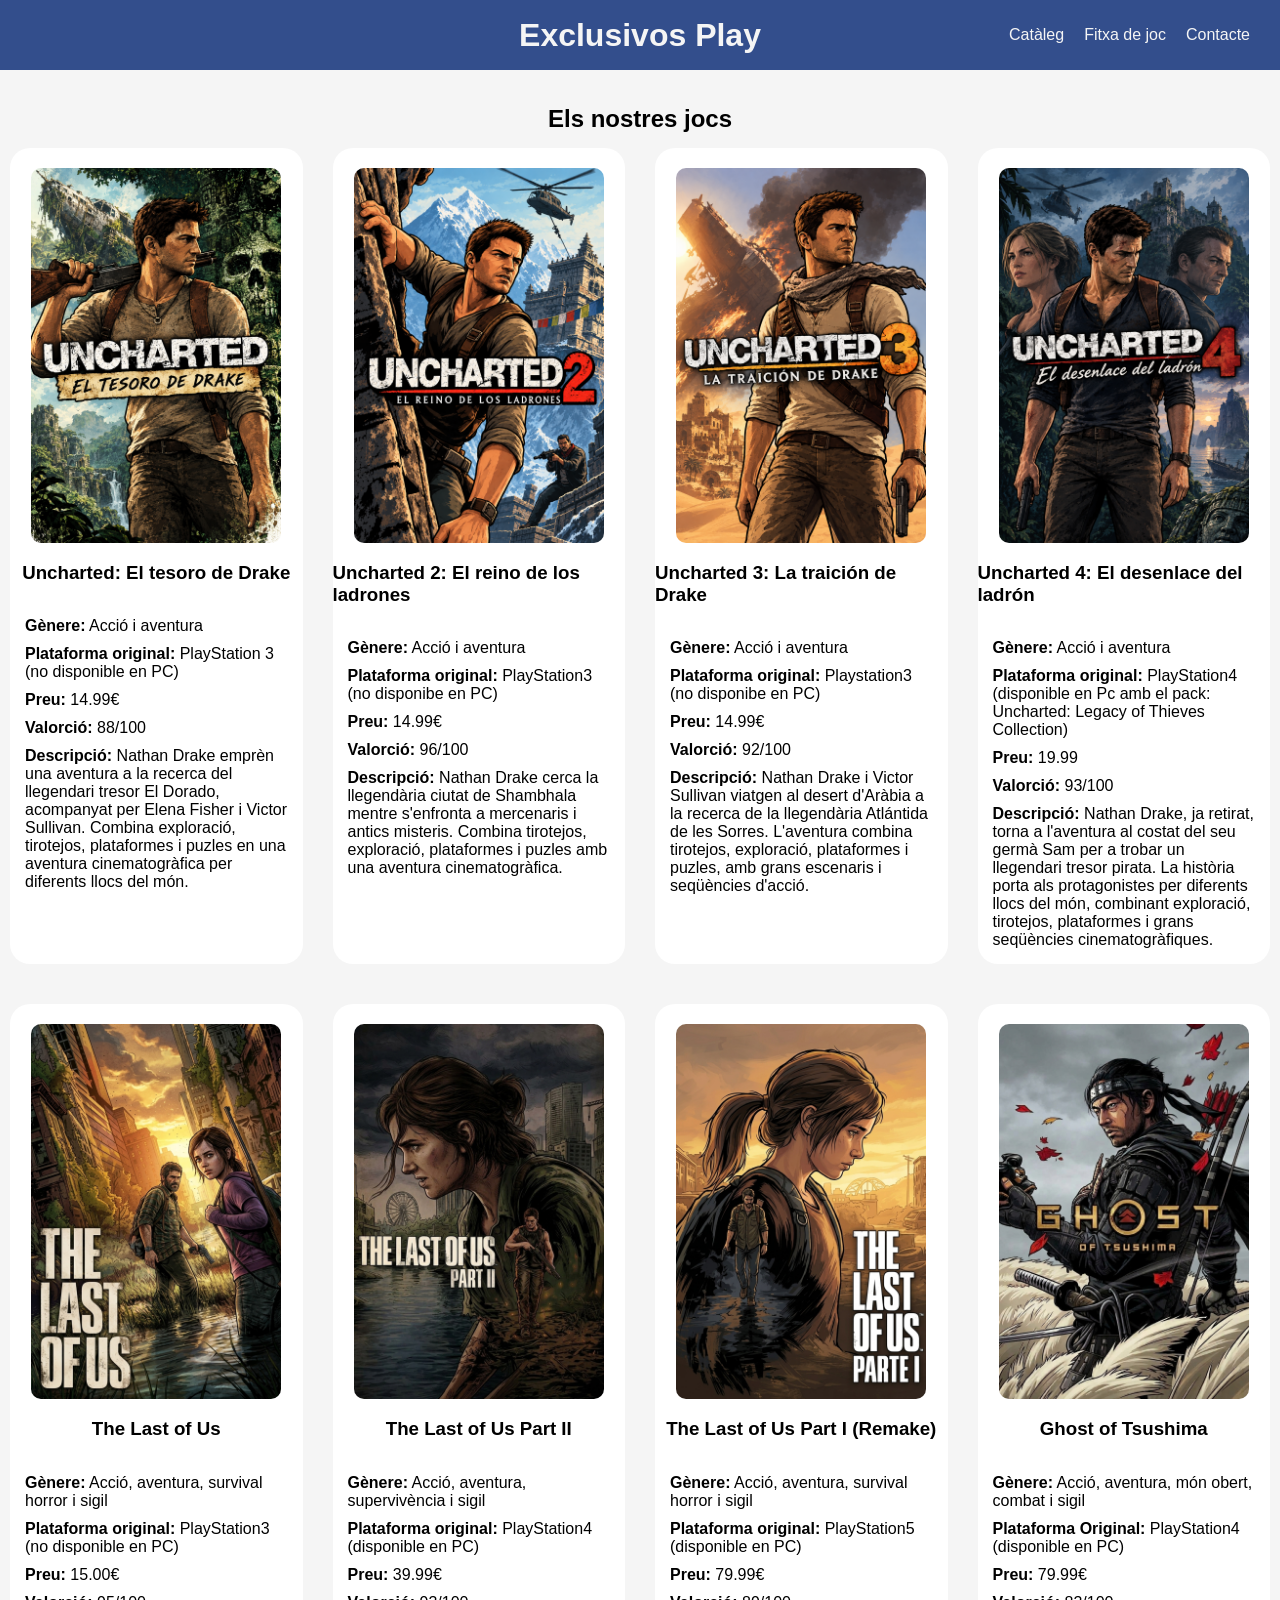
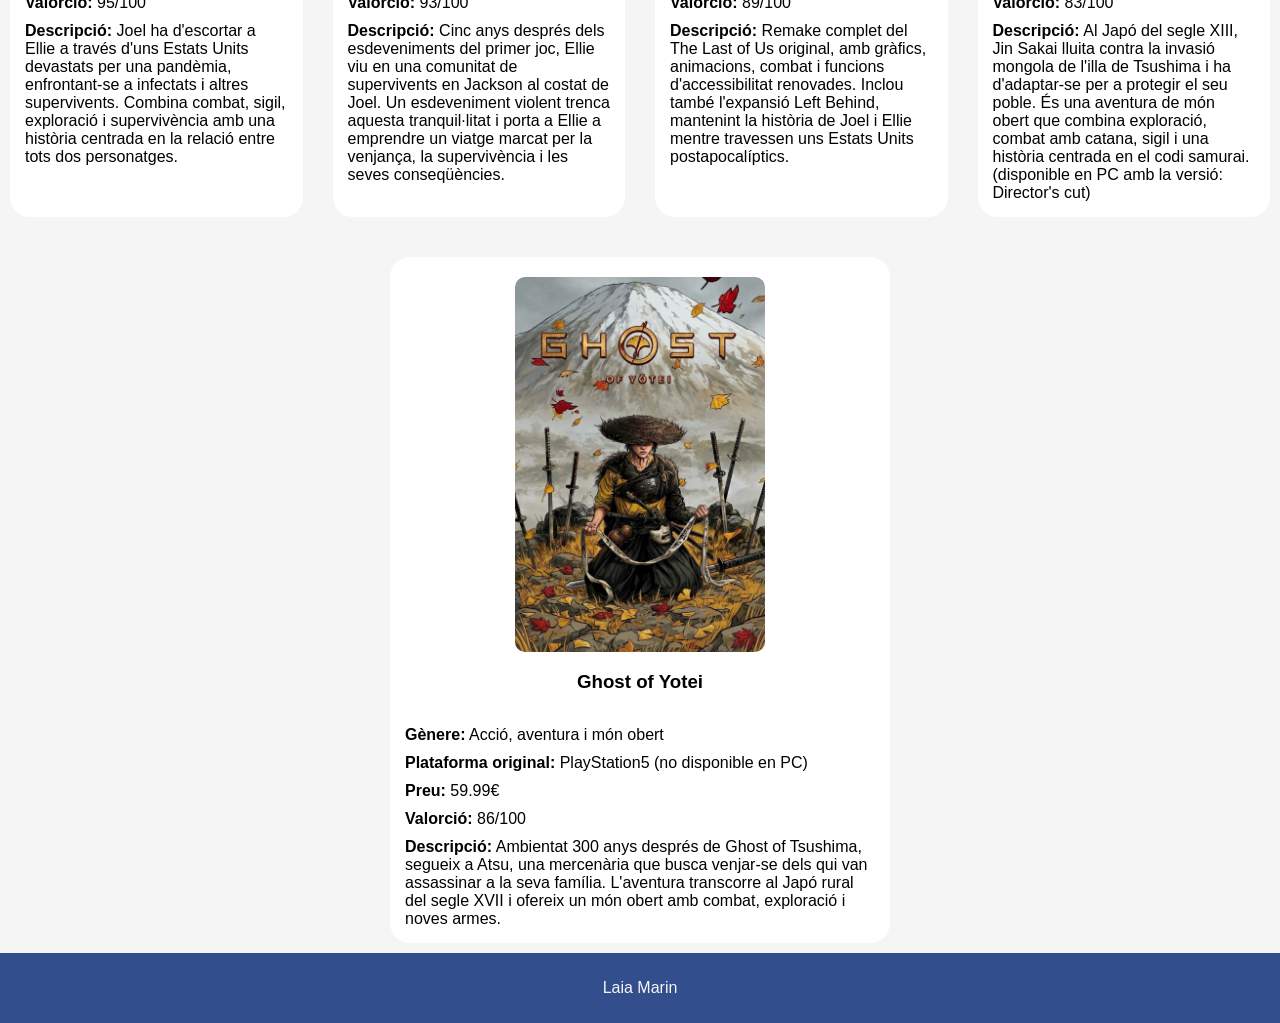
==== index.html @ aeda5919 "commit_final" ====
<!DOCTYPE html>
<html lang="ca">
<head>
    <meta charset="UTF-8">
    <meta name="viewport" content="width=device-width, initial-scale=1.0">
    <title>Explusivos Play</title>
    <link rel="stylesheet" href="../css/styles.css">
</head>
<body>
    <header>
        <h1>Exclusivos Play</h1>
        <nav>
            <ul>
                <li><a href="index.html">Catàleg</a></li>
                <li><a href="/html/fitxa.html">Fitxa de joc</a></li>
                <li><a href="/html/contacte.html">Contacte</a></li>
            </ul>
        </nav>
    </header>

    <main>
        <h2>Els nostres jocs</h2>
        <section class="section_cataleg"> <!--SECCIÓ JOCS 1-->
            <article class="article_cataleg" id="001">
                <img class="img_cataleg" src="../img/uncharted1_portada_mod.png" alt="Uncharted: El tesoro de Drake">
                <h3>Uncharted: El tesoro de Drake</h3>
                <div class="div_article">
                    <p class="p_cataleg"><strong>Gènere:</strong> Acció i aventura</p>
                    <p class="p_cataleg"><strong>Plataforma original:</strong> PlayStation 3 (no disponible en PC)</p>
                    <p class="p_cataleg"><strong>Preu:</strong> 14.99€</p>
                    <p class="p_cataleg"><strong>Valorció:</strong> 88/100</p>
                    <p class="p_cataleg"><strong>Descripció:</strong> Nathan Drake emprèn una aventura a la recerca del llegendari tresor El Dorado, acompanyat per Elena Fisher i Victor Sullivan.
                    Combina exploració, tirotejos, plataformes i puzles en una aventura cinematogràfica per diferents llocs del món.</p>
                </div>
            </article>
            <article class="article_cataleg" id="002">
                <img class="img_cataleg" src="../img/uncharted2_portada_mod.png" alt="Uncharted 2: El reino de los ladrones">
                <h3>Uncharted 2: El reino de los ladrones</h3>
                <div class="div_article">
                    <p class="p_cataleg"><strong>Gènere:</strong> Acció i aventura</p>
                    <p class="p_cataleg"><strong>Plataforma original:</strong> PlayStation3 (no disponibe en PC)</p>
                    <p class="p_cataleg"><strong>Preu:</strong> 14.99€</p>
                    <p class="p_cataleg"><strong>Valorció:</strong> 96/100</p>
                    <p class="p_cataleg"><strong>Descripció:</strong> Nathan Drake cerca la llegendària ciutat de Shambhala mentre s'enfronta a mercenaris i antics misteris.
                    Combina tirotejos, exploració, plataformes i puzles amb una aventura cinematogràfica.</p>
                </div>
            </article>
            <article class="article_cataleg" id="003">
                <img class="img_cataleg" src="../img/uncharted3_portada_mod.png" alt="Uncharted 3: la traición de Drake">
                <h3>Uncharted 3: La traición de Drake</h3>
                <div class="div_article">
                    <p class="p_cataleg"><strong>Gènere:</strong> Acció i aventura</p>
                    <p class="p_cataleg"><strong>Plataforma original:</strong> Playstation3 (no disponibe en PC)</p>
                    <p class="p_cataleg"><strong>Preu:</strong> 14.99€</p>
                    <p class="p_cataleg"><strong>Valorció:</strong> 92/100</p>
                    <p class="p_cataleg"><strong>Descripció:</strong> Nathan Drake i Victor Sullivan viatgen al desert d'Aràbia a la recerca de la llegendària Atlántida de les Sorres.
                    L'aventura combina tirotejos, exploració, plataformes i puzles, amb grans escenaris i seqüències d'acció.</p>
                </div>
            </article>
            <article class="article_cataleg" id="004">
                <img class="img_cataleg" src="../img/uncharted4_portada_mod.png" alt="Uncharted 4: el desenlace del ladrón">
                <h3>Uncharted 4: El desenlace del ladrón</h3>
                <div class="div_article">
                    <p class="p_cataleg"><strong>Gènere:</strong> Acció i aventura</p>
                    <p class="p_cataleg"><strong>Plataforma original:</strong> PlayStation4 (disponible en Pc amb el pack: Uncharted: Legacy of Thieves Collection)</p>
                    <p class="p_cataleg"><strong>Preu:</strong> 19.99</p>
                    <p class="p_cataleg"><strong>Valorció:</strong> 93/100</p>
                    <p class="p_cataleg"><strong>Descripció:</strong> Nathan Drake, ja retirat, torna a l'aventura al costat del seu germà Sam per a trobar un llegendari tresor pirata.
                    La història porta als protagonistes per diferents llocs del món, combinant exploració, tirotejos, plataformes i grans seqüències cinematogràfiques.</p>
                </div>
            </article>
        </section>
        <section class="section_cataleg"> <!--SECCIÓ JOCS 2-->
            <article class="article_cataleg" id="005">
                <img class="img_cataleg" src="../img/tlou1_portadaps3_mod.jpg" alt="The Last of Us">
                <h3>The Last of Us</h3>
                <div class="div_article">
                    <p class="p_cataleg"><strong>Gènere:</strong> Acció, aventura, survival horror i sigil</p>
                    <p class="p_cataleg"><strong>Plataforma original:</strong> PlayStation3 (no disponible en PC)</p>
                    <p class="p_cataleg"><strong>Preu:</strong> 15.00€</p>
                    <p class="p_cataleg"><strong>Valorció:</strong> 95/100</p>
                    <p class="p_cataleg"><strong>Descripció:</strong> Joel ha d'escortar a Ellie a través d'uns Estats Units devastats per una pandèmia, enfrontant-se a infectats i altres supervivents.
                    Combina combat, sigil, exploració i supervivència amb una història centrada en la relació entre tots dos personatges.</p>
                </div>
            </article>
            <article class="article_cataleg" id="006">
                <img class="img_cataleg" src="../img/tlou2_portada_mod.jpg" alt="The Last of Us Part II">
                <h3>The Last of Us Part II</h3>
                <div class="div_article">
                    <p class="p_cataleg"><strong>Gènere:</strong> Acció, aventura, supervivència i sigil</p>
                    <p class="p_cataleg"><strong>Plataforma original:</strong> PlayStation4 (disponible en PC)</p>
                    <p class="p_cataleg"><strong>Preu:</strong> 39.99€</p>
                    <p class="p_cataleg"><strong>Valorció:</strong> 93/100</p>
                    <p class="p_cataleg"><strong>Descripció:</strong> Cinc anys després dels esdeveniments del primer joc, Ellie viu en una comunitat de supervivents en Jackson al costat de Joel.
                    Un esdeveniment violent trenca aquesta tranquil·litat i porta a Ellie a emprendre un viatge marcat per la venjança, la supervivència i les seves conseqüències.</p>
                </div>
            </article>
            <article class="article_cataleg" id="007">
                <img class="img_cataleg" src="../img/tlou1_portadaremake_mod.jpg" alt="The Last of Us Part I (Remake)">
                <h3>The Last of Us Part I (Remake)</h3>
                <div class="div_article">
                    <p class="p_cataleg"><strong>Gènere:</strong> Acció, aventura, survival horror i sigil</p>
                    <p class="p_cataleg"><strong>Plataforma original:</strong> PlayStation5 (disponible en PC)</p>
                    <p class="p_cataleg"><strong>Preu:</strong> 79.99€</p>
                    <p class="p_cataleg"><strong>Valorció:</strong> 89/100</p>
                    <p class="p_cataleg"><strong>Descripció:</strong> Remake complet del The Last of Us original, amb gràfics, animacions, combat i funcions d'accessibilitat renovades.
                    Inclou també l'expansió Left Behind, mantenint la història de Joel i Ellie mentre travessen uns Estats Units postapocalíptics.</p>
                </div>
            </article>
            <article class="article_cataleg" id="008">
                <img class="img_cataleg" src="../img/got_portada_mod.jpg" alt="Ghost of Tsushima">
                <h3>Ghost of Tsushima</h3>
                <div class="div_article">
                    <p class="p_cataleg"><strong>Gènere:</strong> Acció, aventura, món obert, combat i sigil</p>
                    <p class="p_cataleg"><strong>Plataforma Original:</strong> PlayStation4 (disponible en PC)</p>
                    <p class="p_cataleg"><strong>Preu:</strong> 79.99€</p>
                    <p class="p_cataleg"><strong>Valorció:</strong> 83/100</p>
                    <p class="p_cataleg"><strong>Descripció:</strong> Al Japó del segle XIII, Jin Sakai lluita contra la invasió mongola de l'illa de Tsushima i ha d'adaptar-se per a protegir el seu poble.
                    És una aventura de món obert que combina exploració, combat amb catana, sigil i una història centrada en el codi samurai. (disponible en PC amb la versió: Director's cut)</p>
                </div>
            </article>
        </section>
        <section class="section_cataleg"> <!--SECCIÓ JOCS 3-->
            <article class="article_cataleg" id="009">
                <img class="img_cataleg" src="../img/goy_portada_mod.jpg" alt="Ghost of Yotei">
                <h3>Ghost of Yotei</h3>
                <div class="div_article">
                    <p class="p_cataleg"><strong>Gènere:</strong> Acció, aventura i món obert</p>
                    <p class="p_cataleg"><strong>Plataforma original:</strong> PlayStation5 (no disponible en PC)</p>
                    <p class="p_cataleg"><strong>Preu:</strong> 59.99€</p>
                    <p class="p_cataleg"><strong>Valorció:</strong> 86/100</p>
                    <p class="p_cataleg"><strong>Descripció:</strong> Ambientat 300 anys després de Ghost of Tsushima, segueix a Atsu, una mercenària que busca venjar-se dels qui van assassinar a la seva família.
                    L'aventura transcorre al Japó rural del segle XVII i ofereix un món obert amb combat, exploració i noves armes.</p>
                </div>
            </article>
        </section>
    </main>
    <footer>
        <p>Laia Marin</p>
    </footer>
</body>
</html>
---- css/styles.css ----
body {
    background-color: whitesmoke;
    font-family: Arial, Helvetica, sans-serif;
    margin: 0;
}


/*header*/
header {
    background-color: #334E8C;
    color: whitesmoke;
    display: flex;
    justify-content: center;
    align-items: center;
    padding: 10px;
}


h1 {
    position: absolute;
    left: 50%;
    transform: translateX(-50%);
}


nav {
    margin-left: auto;
    margin-right: 20px;
    display: flex;
    flex-direction: row;
}


nav li {
    list-style: none;
    display: flex;
    flex-direction: row;
}

nav ul {
    display: flex;
    flex-direction: row;
    gap: 20px;
}


nav a {
    text-decoration: none;
    color: inherit;
}


/*footer*/

footer {
    background-color: #334E8C;
    color: whitesmoke;
    margin-top: 25px;
    margin-top: auto;
    padding: 10px;
    text-align: center;
}

.contacte_footer {
    background-color: #334E8C;
    color: whitesmoke;
    margin-top: 25px;
    margin-top: 528px;
    padding: 10px;
    text-align: center;
}


/*cataleg*/


    /*main*/
    main {
        display: flex;
        flex-direction: column;
        gap: 20px;
    }


    h2 {
        padding-top: 15px;
        margin-bottom: -15px;
        display: flex;
        justify-content: center;
    }

    .section_cataleg {
        display: flex;
        justify-content: center;
        gap: 30px;
        padding: 10px;
    }

    .article_cataleg {
        background-color: white;
        width: 500px;
        border-radius: 20px;
        display: flex;
        flex-direction: column;
        align-items: center;
    }

    .img_cataleg {
        width: 250px;
        margin-top: 20px;
        border-radius: 10px;
    }

    .div_article {
        padding: 15px;
        display: flex;
        flex-direction: column;
        gap: 10px;
    }

    .p_cataleg {
        margin: 0;
        gap: 50px;
    }

/*fitxa*/

    .article_fitxa {
        display: flex;
        justify-content: center;
        gap: 30px;
        align-items: flex-start;
    }


    .img_fitxa {
        width: 600px;
        margin: 20px;
        border-radius: 20px;
    }


    .columna_der {
        display: flex;
        flex-direction: column;
        align-items: center;
        gap: 50px;
    }


    .trailer_uncharted1 {
        width: 560px;
        height: 315px;
        margin-top: 40px;
        border-radius: 10px;
        overflow: hidden;
    }


    .trailer_uncharted1 video {
        width: 100%;
        height: 100%;
    }


    .div_descripcion_juego {
        background-color: white;
        border-radius: 20px;
        padding: 20px;
        width: 520px;
    }


    .tabla_controles {
        width: 1300px;
        border-collapse: collapse;
        background-color: white;
        margin-top: 20px;
        margin: 20px auto;
        border-collapse: collapse;
        box-sizing: border-box;
    }


    .cabecera {
        background-color: #334E8C;
        color: whitesmoke;
    }


    .celda {
        padding: 12px;
        text-align: left;
        border: 1px solid #DDDDDD;
    }


    .fila {
        background-color: white;
    }


    .fila2 {
        background-color: whitesmoke;
    }


/*contacte*/


.seccion_contacto {
    display: flex;
    flex-direction: column;
    align-items: center;
    gap: 50px;
    padding: 20px;
}


.formulario_contacto {
    background-color: white;
    width: 80%;
    padding: 25px;
    border-radius: 20px;
    display: flex;
    flex-direction: column;
    gap: 10px;
}


.formulario_contacto label {
    font-weight: bold;
}


.formulario_contacto input {
    padding: 10px;
    border: 1px solid #DDDDDD;
    border-radius: 8px;
    font-family: Arial, Helvetica, sans-serif;
}


.formulario_contacto textarea {
    padding: 10px;
    border: 1px solid #DDDDDD;
    border-radius: 8px;
    font-family: Arial, Helvetica, sans-serif;
    resize: vertical;
}


.formulario_contacto button {
    background-color: #334E8C;
    color: whitesmoke;
    padding: 12px;
    border: none;
    border-radius: 8px;
    cursor: pointer;
    font-size: 16px;
    margin-top: 10px;
}


.formulario_contacto button:hover {
    background-color: #263B6A;
}
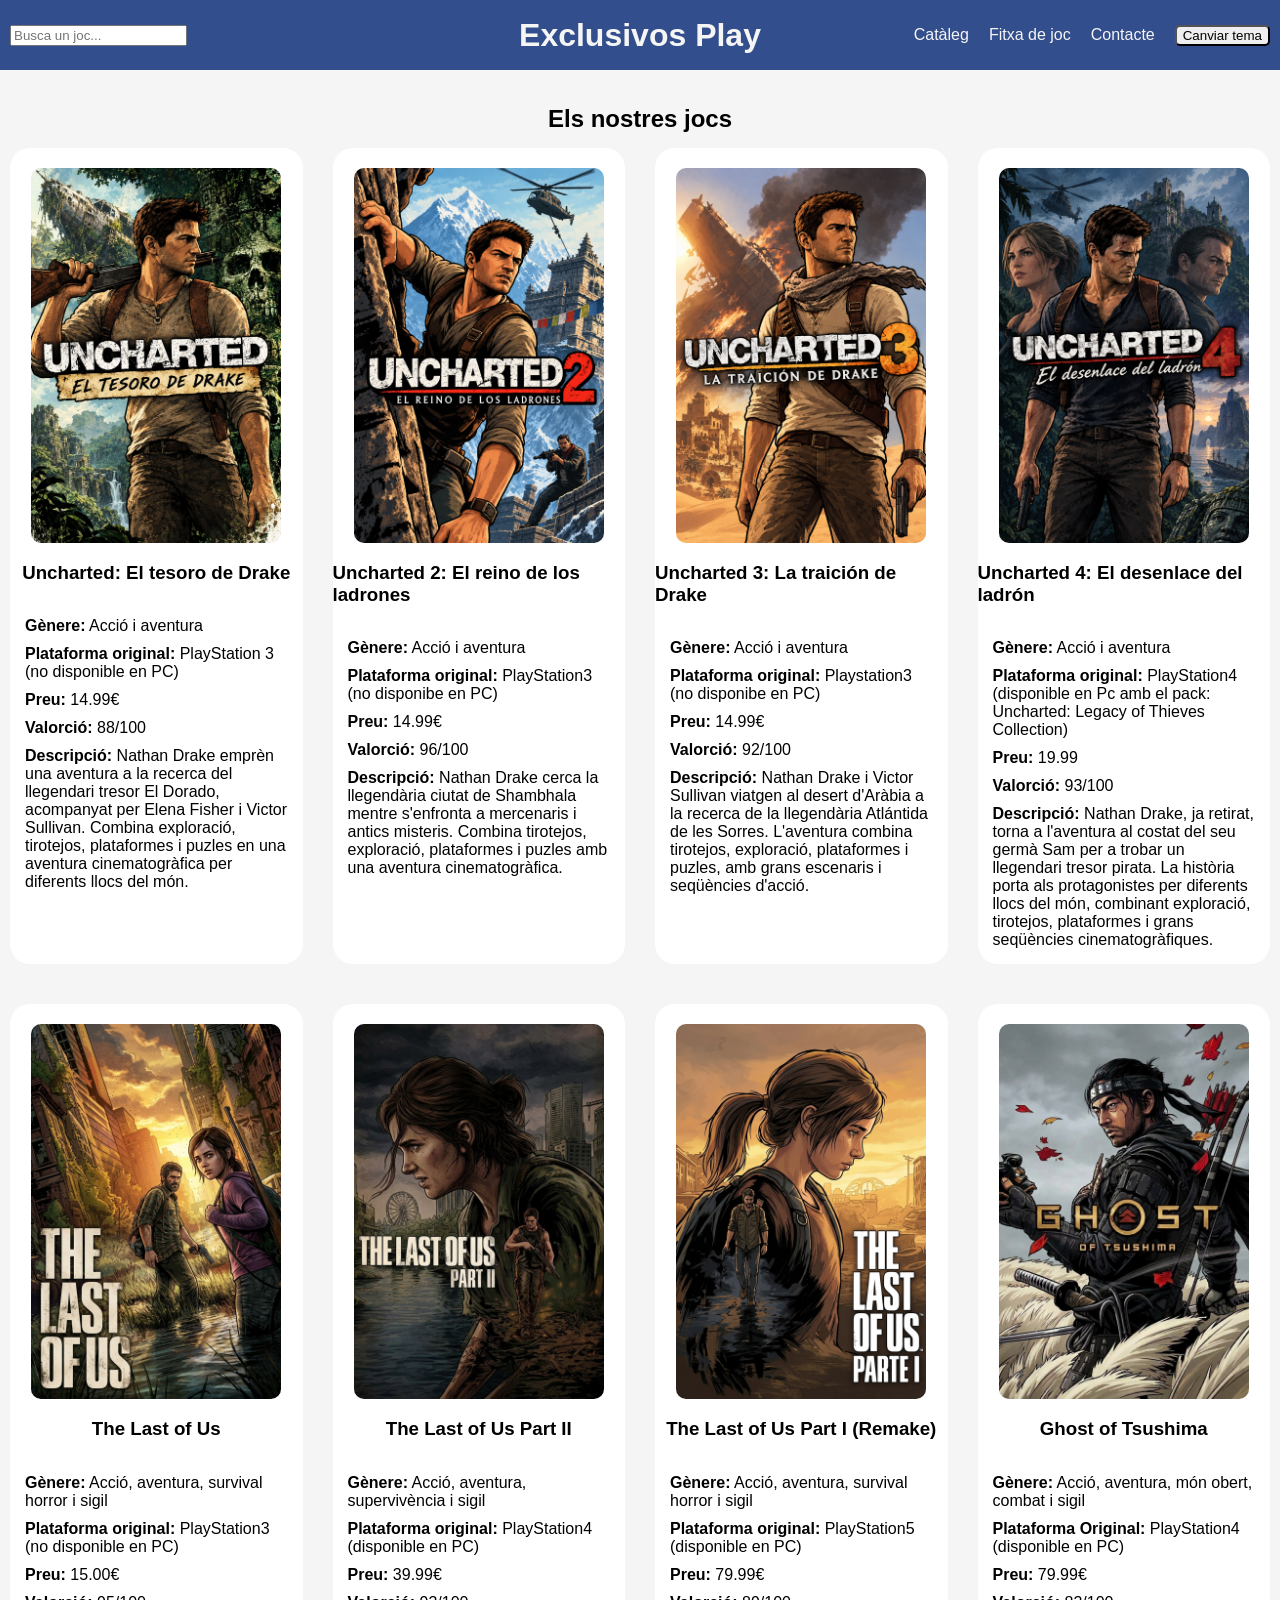
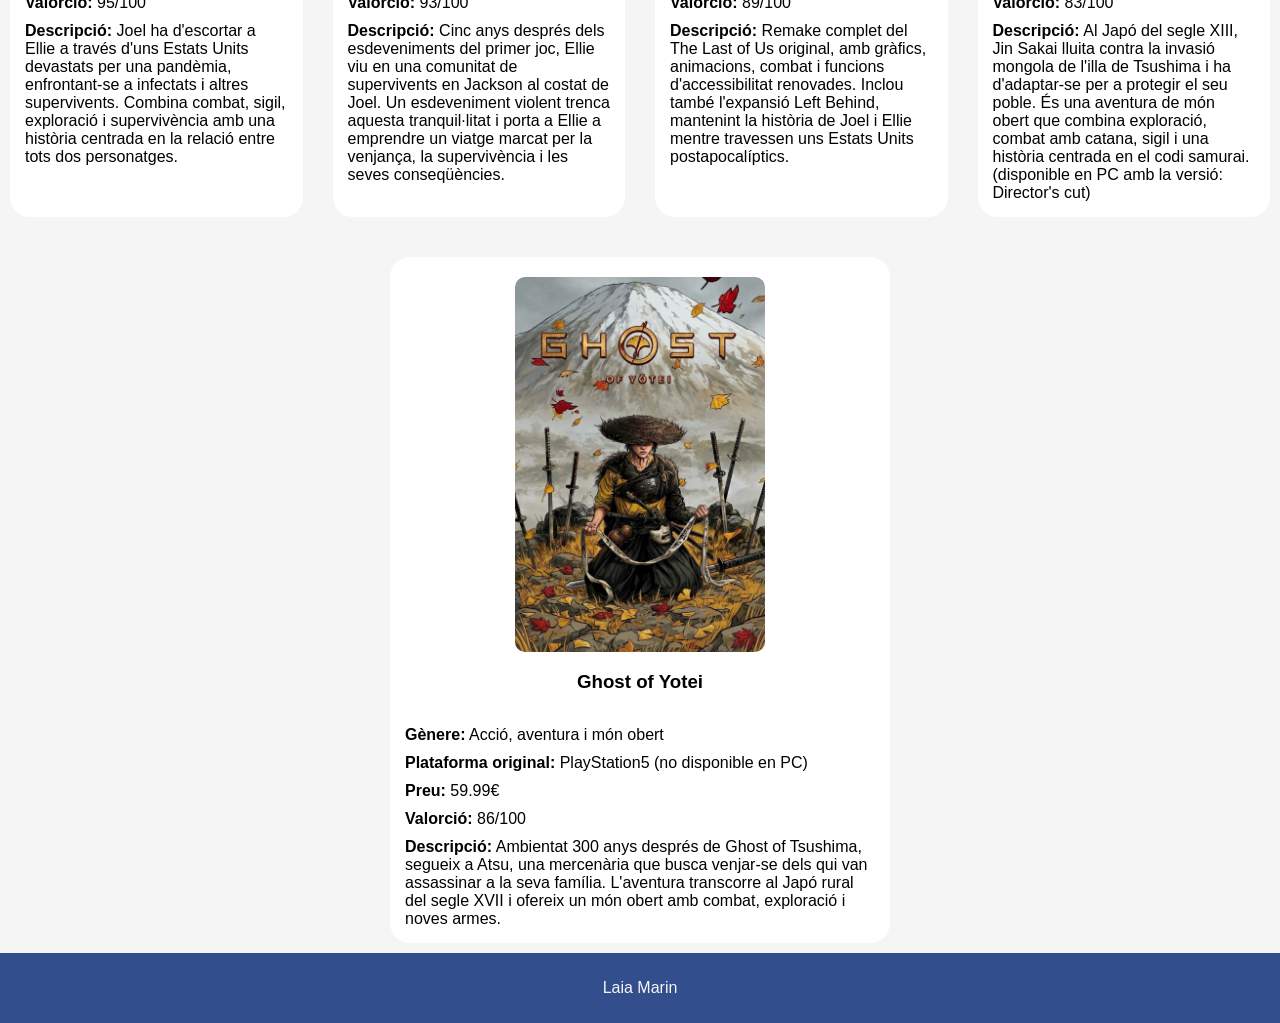
==== commit 13fefa0a: "modo_oscuro" ====
--- a/index.html
+++ b/index.html
@@ -3,19 +3,22 @@
 <head>
     <meta charset="UTF-8">
     <meta name="viewport" content="width=device-width, initial-scale=1.0">
-    <title>Explusivos Play</title>
-    <link rel="stylesheet" href="../css/styles.css">
+    <title>Exclusivos Play</title>
+    <link rel="stylesheet" href="css/styles.css">
+    <script src="js/script.js" defer></script>
 </head>
 <body>
     <header>
+        <input type="text" id="bucardor" placeholder="Busca un joc...">
         <h1>Exclusivos Play</h1>
         <nav>
             <ul>
                 <li><a href="index.html">Catàleg</a></li>
-                <li><a href="/html/fitxa.html">Fitxa de joc</a></li>
-                <li><a href="/html/contacte.html">Contacte</a></li>
+                <li><a href="fitxa.html">Fitxa de joc</a></li>
+                <li><a href="contacte.html">Contacte</a></li>
             </ul>
         </nav>
+        <button id="btn_tema">Canviar tema</button>
     </header>
 
     <main>
--- a/css/styles.css
+++ b/css/styles.css
@@ -4,6 +4,11 @@
     margin: 0;
 }
 
+body.oscuro {
+    background-color: #121212;
+    color: #eaeaea;
+}
+
 
 /*header*/
 header {
@@ -47,6 +52,10 @@
 nav a {
     text-decoration: none;
     color: inherit;
+}
+
+#btn_tema {
+    border-radius: 5px;
 }
 
 
@@ -265,3 +274,17 @@
 .formulario_contacto button:hover {
     background-color: #263B6A;
 }
+
+
+/**/
+
+/* ===== MODO OSCURO ===== */
+
+body.oscuro {
+    background-color: black;
+}
+
+.article_cataleg_oscuro {
+    background-color: #263B6A;
+}
+
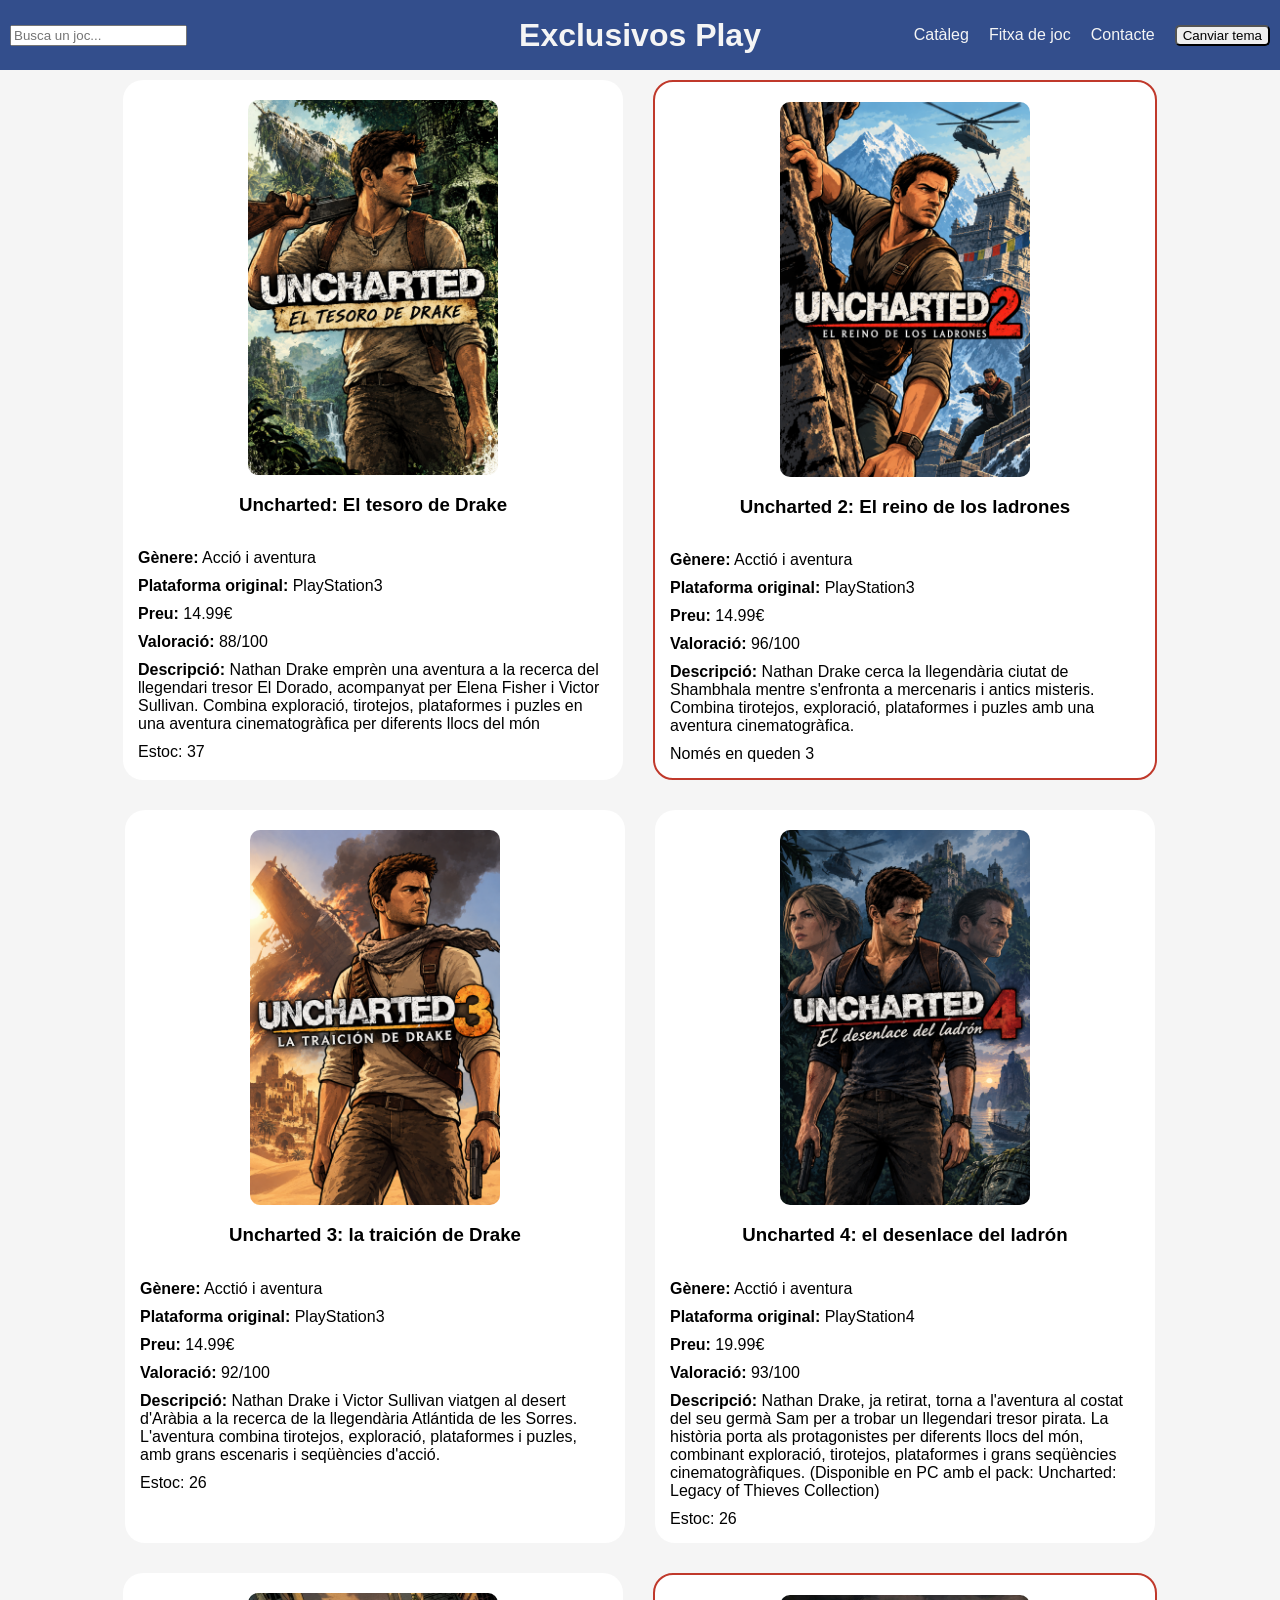
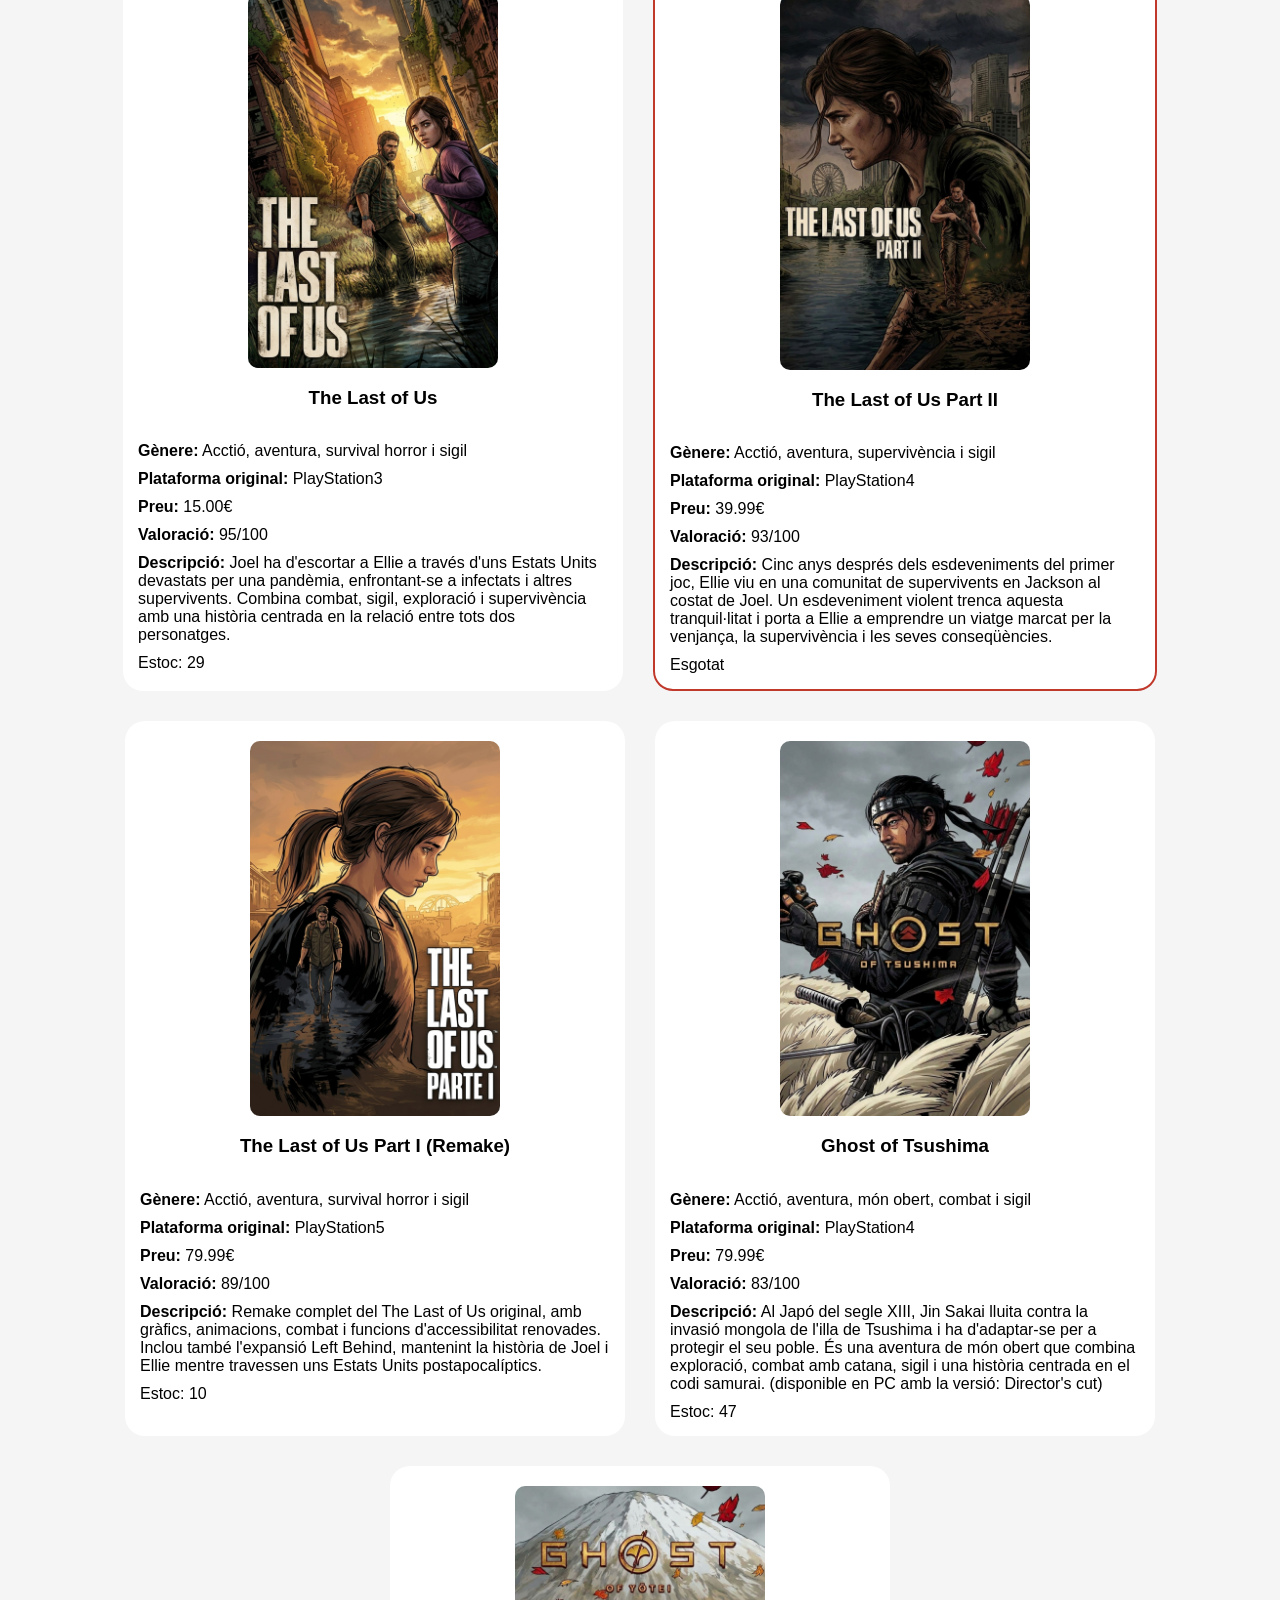
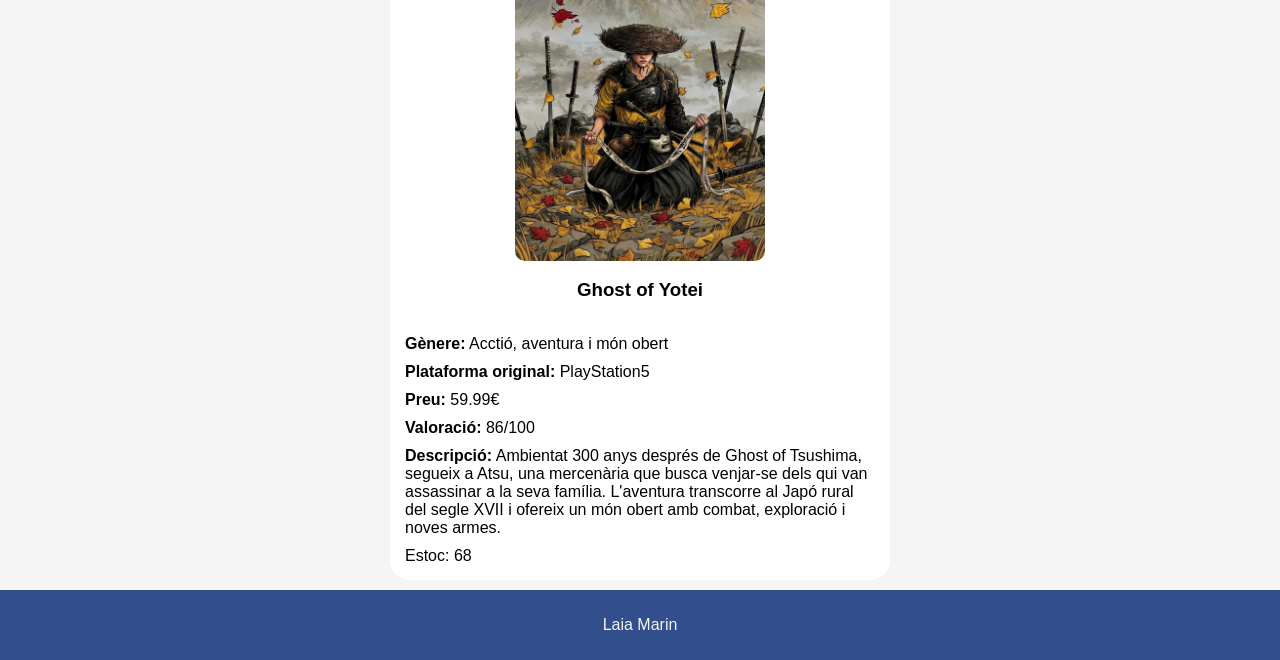
==== commit b52542e6: "part_a/d_ok" ====
--- a/index.html
+++ b/index.html
@@ -22,8 +22,9 @@
     </header>
 
     <main>
-        <h2>Els nostres jocs</h2>
-        <section class="section_cataleg"> <!--SECCIÓ JOCS 1-->
+        <section class="section_cataleg" id="cataleg"></section>
+        <!--<h2>Els nostres jocs</h2>
+        <section class="section_cataleg"> 
             <article class="article_cataleg" id="001">
                 <img class="img_cataleg" src="../img/uncharted1_portada_mod.png" alt="Uncharted: El tesoro de Drake">
                 <h3>Uncharted: El tesoro de Drake</h3>
@@ -73,7 +74,7 @@
                 </div>
             </article>
         </section>
-        <section class="section_cataleg"> <!--SECCIÓ JOCS 2-->
+        <section class="section_cataleg"> 
             <article class="article_cataleg" id="005">
                 <img class="img_cataleg" src="../img/tlou1_portadaps3_mod.jpg" alt="The Last of Us">
                 <h3>The Last of Us</h3>
@@ -123,7 +124,7 @@
                 </div>
             </article>
         </section>
-        <section class="section_cataleg"> <!--SECCIÓ JOCS 3-->
+        <section class="section_cataleg"> 
             <article class="article_cataleg" id="009">
                 <img class="img_cataleg" src="../img/goy_portada_mod.jpg" alt="Ghost of Yotei">
                 <h3>Ghost of Yotei</h3>
@@ -136,7 +137,7 @@
                     L'aventura transcorre al Japó rural del segle XVII i ofereix un món obert amb combat, exploració i noves armes.</p>
                 </div>
             </article>
-        </section>
+        </section>-->
     </main>
     <footer>
         <p>Laia Marin</p>
--- a/css/styles.css
+++ b/css/styles.css
@@ -100,6 +100,7 @@
 
     .section_cataleg {
         display: flex;
+        flex-wrap: wrap;
         justify-content: center;
         gap: 30px;
         padding: 10px;
@@ -276,15 +277,27 @@
 }
 
 
-/**/
-
-/* ===== MODO OSCURO ===== */
-
-body.oscuro {
-    background-color: black;
-}
-
-.article_cataleg_oscuro {
-    background-color: #263B6A;
-}
-
+
+
+
+
+.estoc_baix {
+  border: 2px solid #c0392b;
+}
+
+
+/* modo oscuro */
+
+body.oscuro .article_cataleg,
+body.oscuro .div_descripcion_juego,
+body.oscuro .formulario_contacto,
+body.oscuro .tabla_controles,
+body.oscuro .fila {
+    background-color: #242424;
+    color: #eaeaea;
+}
+
+body.oscuro .fila2 {
+    background-color: #333333;
+    color: #eaeaea;
+}
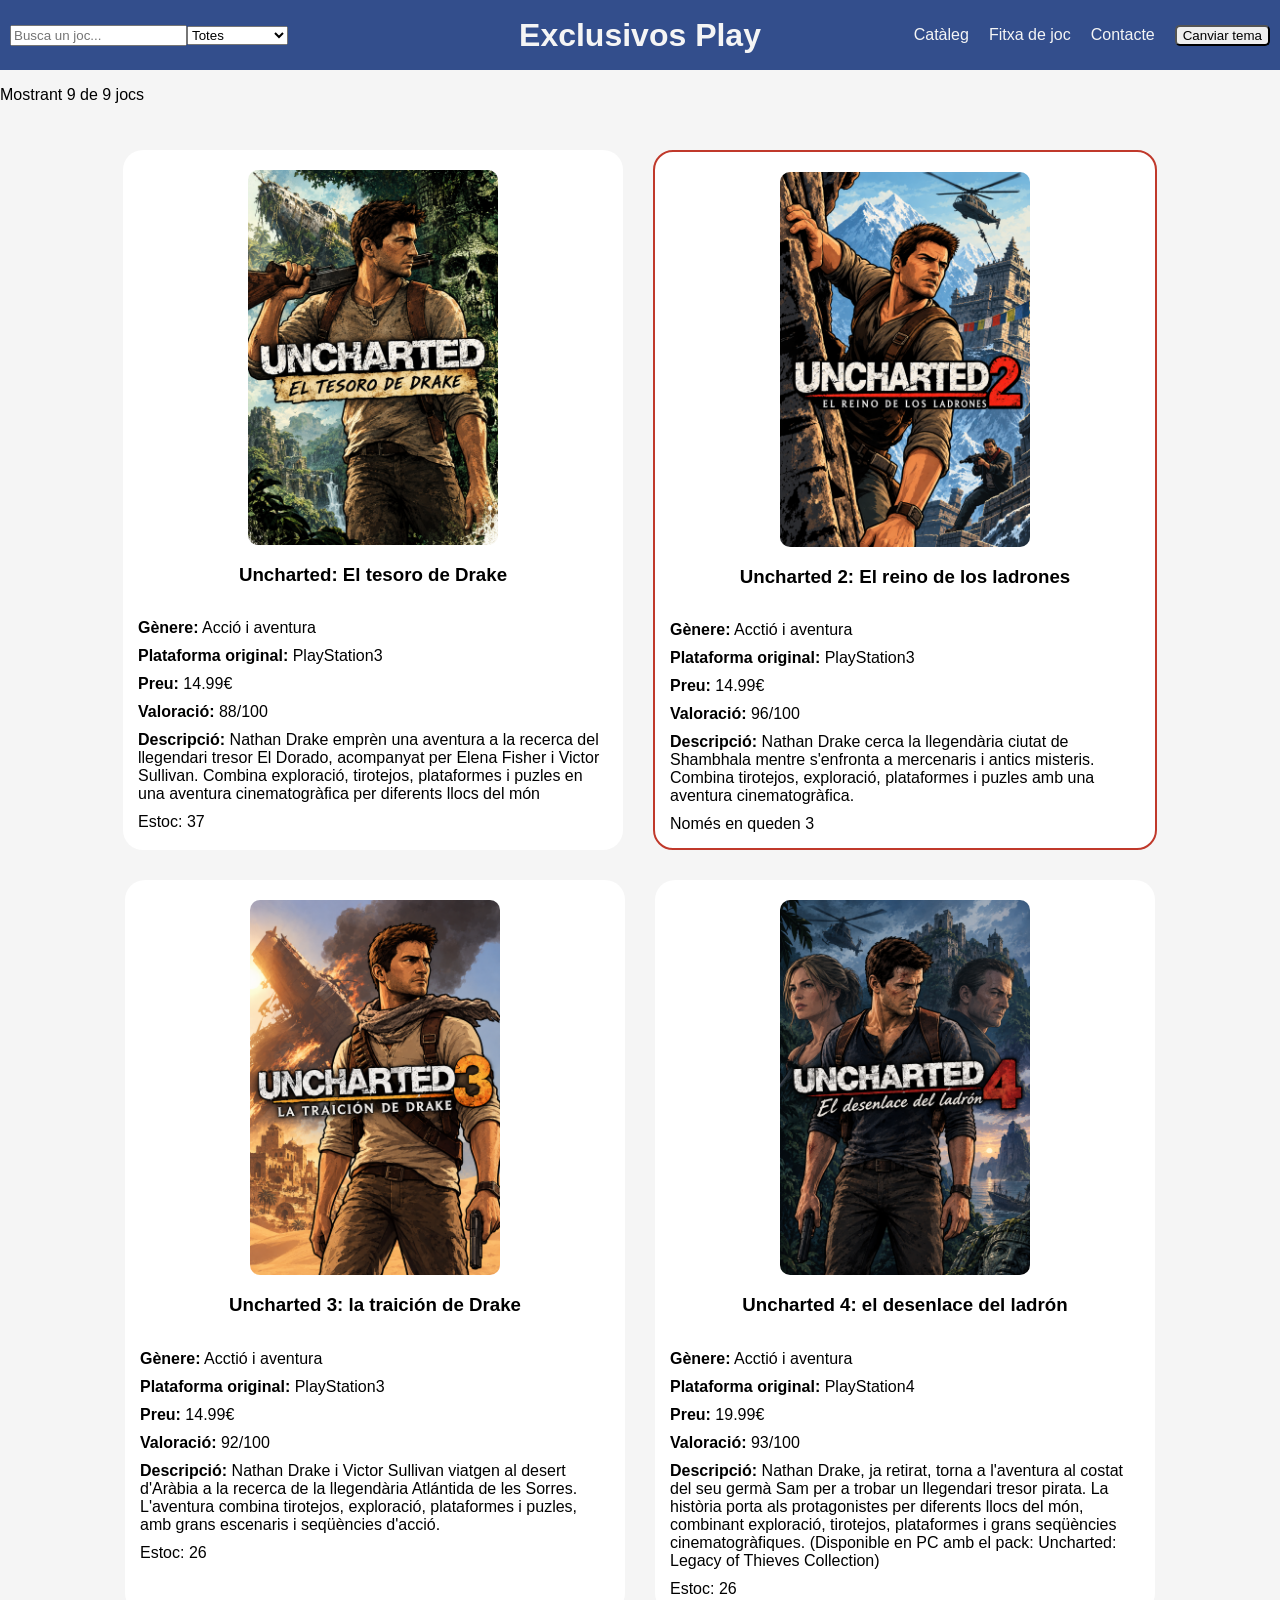
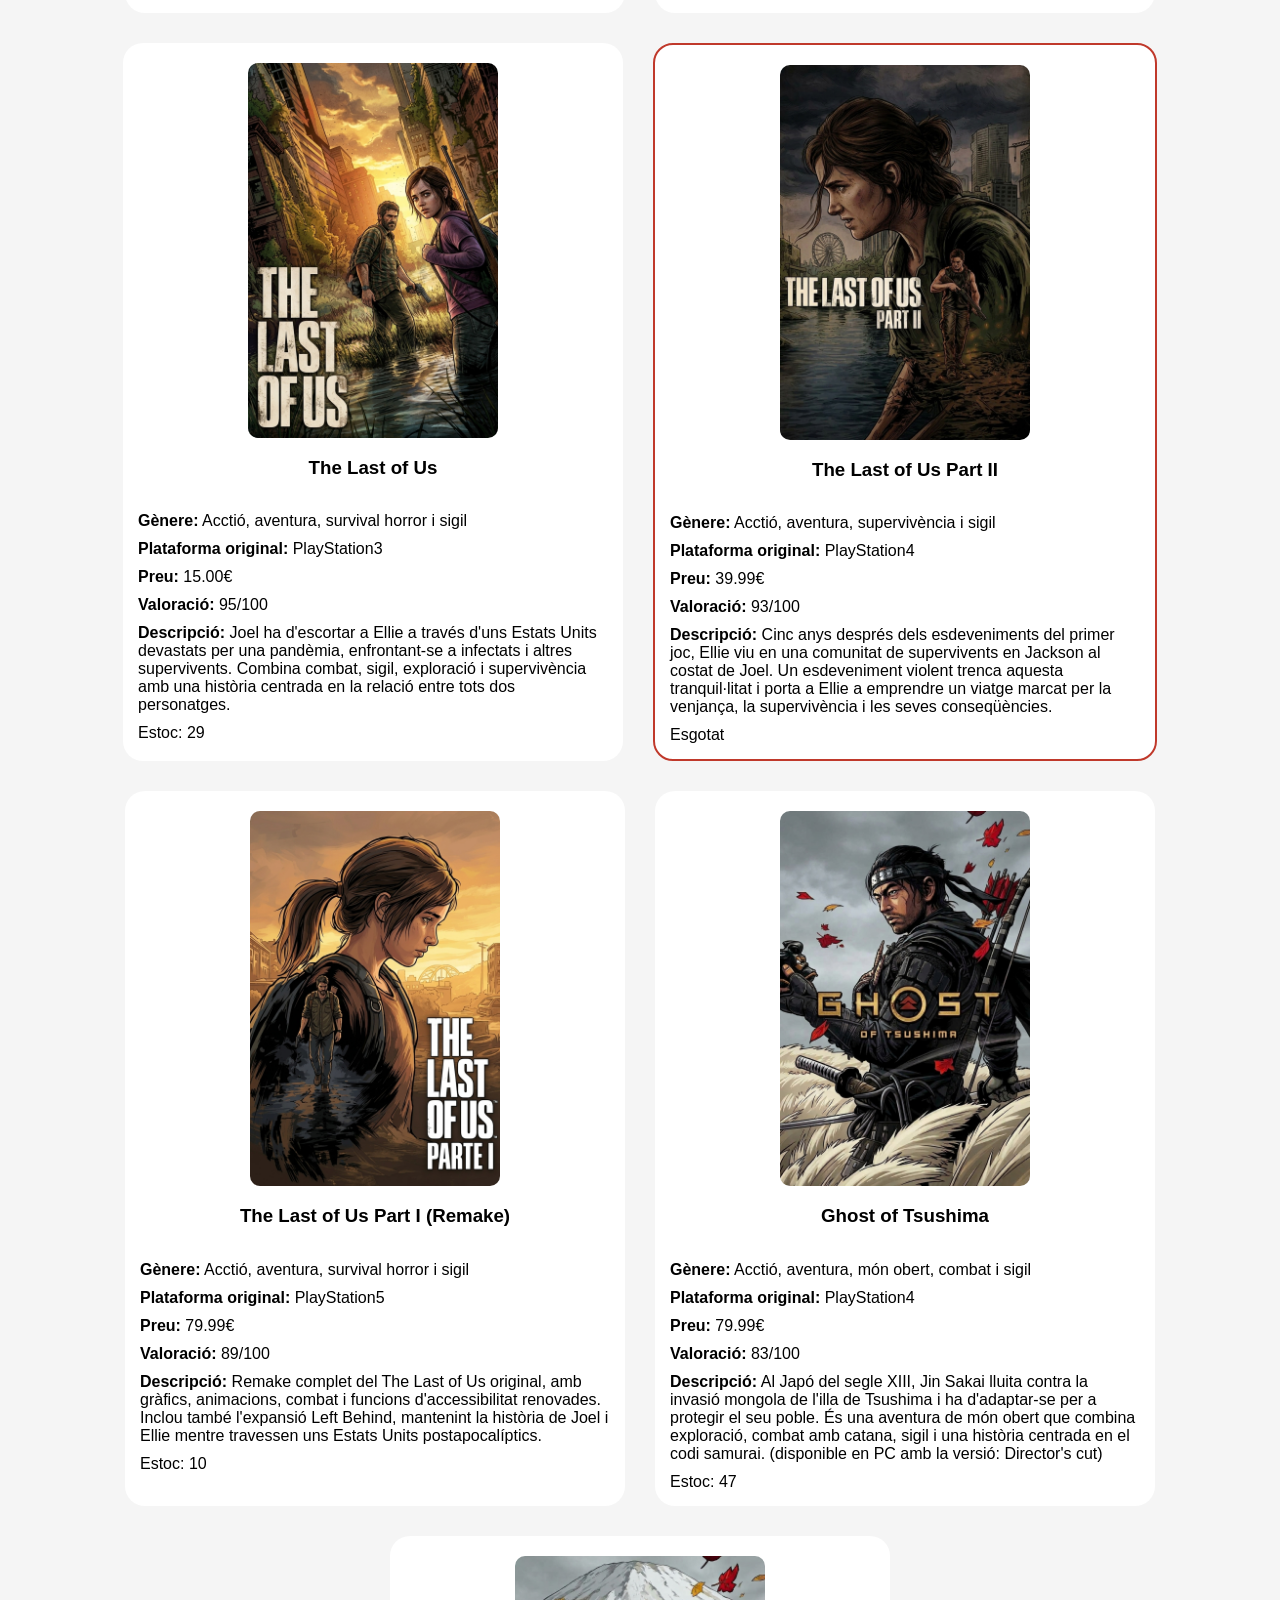
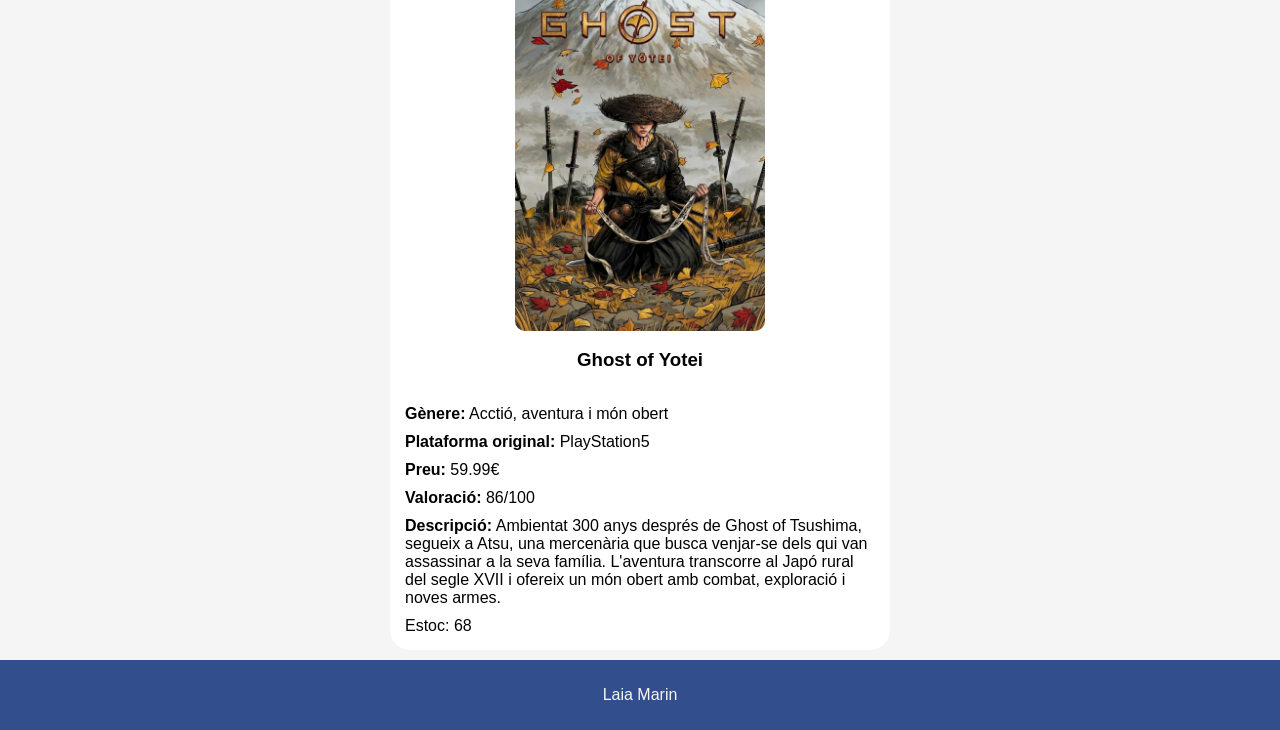
==== commit 280ae386: "filtre_base_ok" ====
--- a/index.html
+++ b/index.html
@@ -9,7 +9,13 @@
 </head>
 <body>
     <header>
-        <input type="text" id="bucardor" placeholder="Busca un joc...">
+        <input type="text" id="buscador" placeholder="Busca un joc...">
+        <select id="filtre_plataforma">
+            <option value="">Totes</option>
+            <option value="PlayStation3">PlayStation 3</option>
+            <option value="PlayStation4">PlayStation 4</option>
+            <option value="PlayStation5">PlayStation 5</option>
+        </select>
         <h1>Exclusivos Play</h1>
         <nav>
             <ul>
@@ -22,6 +28,7 @@
     </header>
 
     <main>
+        <p id="comptador"></p>
         <section class="section_cataleg" id="cataleg"></section>
         <!--<h2>Els nostres jocs</h2>
         <section class="section_cataleg"> 
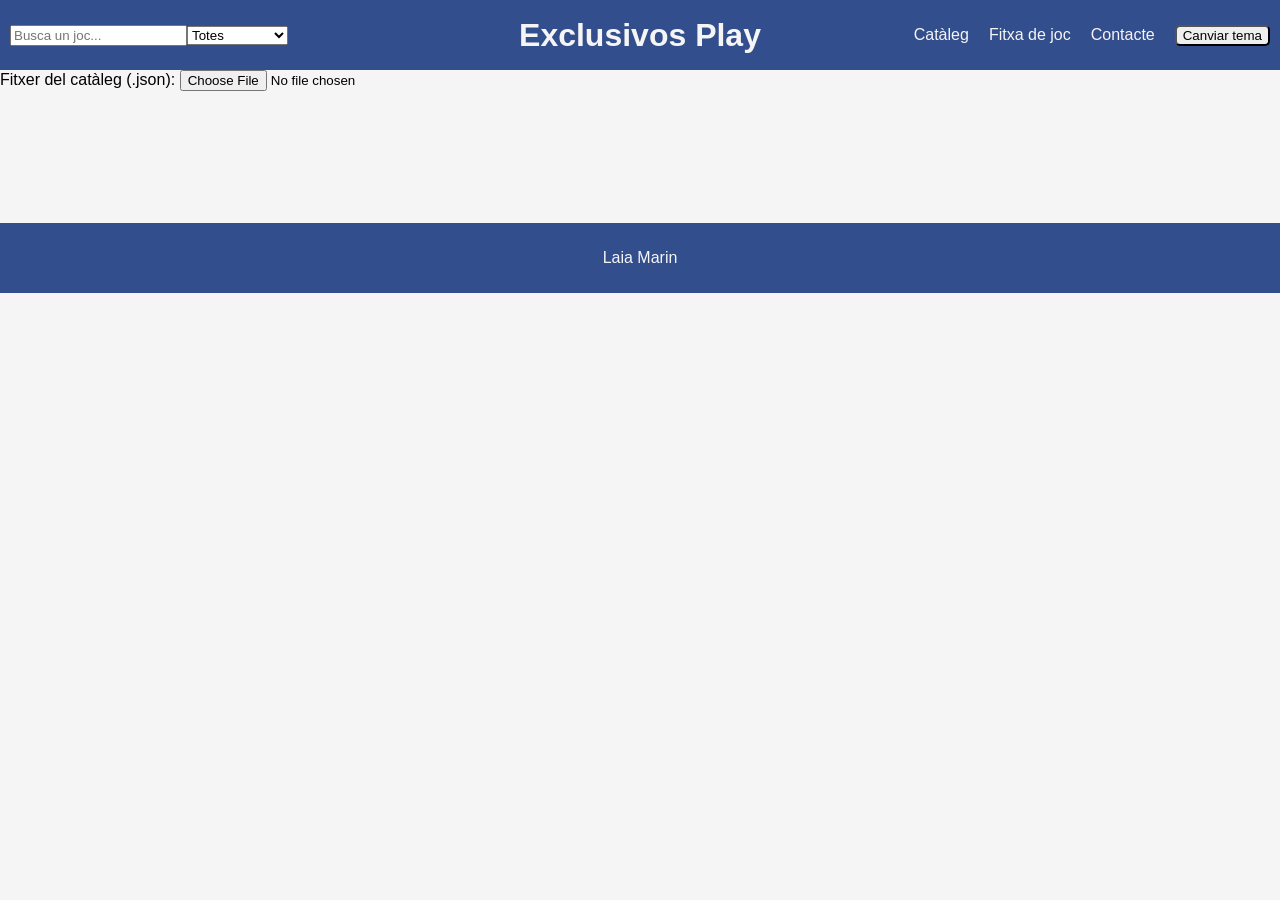
==== commit 02971b06: "indexok_json" ====
--- a/index.html
+++ b/index.html
@@ -28,123 +28,13 @@
     </header>
 
     <main>
-        <p id="comptador"></p>
-        <section class="section_cataleg" id="cataleg"></section>
-        <!--<h2>Els nostres jocs</h2>
-        <section class="section_cataleg"> 
-            <article class="article_cataleg" id="001">
-                <img class="img_cataleg" src="../img/uncharted1_portada_mod.png" alt="Uncharted: El tesoro de Drake">
-                <h3>Uncharted: El tesoro de Drake</h3>
-                <div class="div_article">
-                    <p class="p_cataleg"><strong>Gènere:</strong> Acció i aventura</p>
-                    <p class="p_cataleg"><strong>Plataforma original:</strong> PlayStation 3 (no disponible en PC)</p>
-                    <p class="p_cataleg"><strong>Preu:</strong> 14.99€</p>
-                    <p class="p_cataleg"><strong>Valorció:</strong> 88/100</p>
-                    <p class="p_cataleg"><strong>Descripció:</strong> Nathan Drake emprèn una aventura a la recerca del llegendari tresor El Dorado, acompanyat per Elena Fisher i Victor Sullivan.
-                    Combina exploració, tirotejos, plataformes i puzles en una aventura cinematogràfica per diferents llocs del món.</p>
-                </div>
-            </article>
-            <article class="article_cataleg" id="002">
-                <img class="img_cataleg" src="../img/uncharted2_portada_mod.png" alt="Uncharted 2: El reino de los ladrones">
-                <h3>Uncharted 2: El reino de los ladrones</h3>
-                <div class="div_article">
-                    <p class="p_cataleg"><strong>Gènere:</strong> Acció i aventura</p>
-                    <p class="p_cataleg"><strong>Plataforma original:</strong> PlayStation3 (no disponibe en PC)</p>
-                    <p class="p_cataleg"><strong>Preu:</strong> 14.99€</p>
-                    <p class="p_cataleg"><strong>Valorció:</strong> 96/100</p>
-                    <p class="p_cataleg"><strong>Descripció:</strong> Nathan Drake cerca la llegendària ciutat de Shambhala mentre s'enfronta a mercenaris i antics misteris.
-                    Combina tirotejos, exploració, plataformes i puzles amb una aventura cinematogràfica.</p>
-                </div>
-            </article>
-            <article class="article_cataleg" id="003">
-                <img class="img_cataleg" src="../img/uncharted3_portada_mod.png" alt="Uncharted 3: la traición de Drake">
-                <h3>Uncharted 3: La traición de Drake</h3>
-                <div class="div_article">
-                    <p class="p_cataleg"><strong>Gènere:</strong> Acció i aventura</p>
-                    <p class="p_cataleg"><strong>Plataforma original:</strong> Playstation3 (no disponibe en PC)</p>
-                    <p class="p_cataleg"><strong>Preu:</strong> 14.99€</p>
-                    <p class="p_cataleg"><strong>Valorció:</strong> 92/100</p>
-                    <p class="p_cataleg"><strong>Descripció:</strong> Nathan Drake i Victor Sullivan viatgen al desert d'Aràbia a la recerca de la llegendària Atlántida de les Sorres.
-                    L'aventura combina tirotejos, exploració, plataformes i puzles, amb grans escenaris i seqüències d'acció.</p>
-                </div>
-            </article>
-            <article class="article_cataleg" id="004">
-                <img class="img_cataleg" src="../img/uncharted4_portada_mod.png" alt="Uncharted 4: el desenlace del ladrón">
-                <h3>Uncharted 4: El desenlace del ladrón</h3>
-                <div class="div_article">
-                    <p class="p_cataleg"><strong>Gènere:</strong> Acció i aventura</p>
-                    <p class="p_cataleg"><strong>Plataforma original:</strong> PlayStation4 (disponible en Pc amb el pack: Uncharted: Legacy of Thieves Collection)</p>
-                    <p class="p_cataleg"><strong>Preu:</strong> 19.99</p>
-                    <p class="p_cataleg"><strong>Valorció:</strong> 93/100</p>
-                    <p class="p_cataleg"><strong>Descripció:</strong> Nathan Drake, ja retirat, torna a l'aventura al costat del seu germà Sam per a trobar un llegendari tresor pirata.
-                    La història porta als protagonistes per diferents llocs del món, combinant exploració, tirotejos, plataformes i grans seqüències cinematogràfiques.</p>
-                </div>
-            </article>
-        </section>
-        <section class="section_cataleg"> 
-            <article class="article_cataleg" id="005">
-                <img class="img_cataleg" src="../img/tlou1_portadaps3_mod.jpg" alt="The Last of Us">
-                <h3>The Last of Us</h3>
-                <div class="div_article">
-                    <p class="p_cataleg"><strong>Gènere:</strong> Acció, aventura, survival horror i sigil</p>
-                    <p class="p_cataleg"><strong>Plataforma original:</strong> PlayStation3 (no disponible en PC)</p>
-                    <p class="p_cataleg"><strong>Preu:</strong> 15.00€</p>
-                    <p class="p_cataleg"><strong>Valorció:</strong> 95/100</p>
-                    <p class="p_cataleg"><strong>Descripció:</strong> Joel ha d'escortar a Ellie a través d'uns Estats Units devastats per una pandèmia, enfrontant-se a infectats i altres supervivents.
-                    Combina combat, sigil, exploració i supervivència amb una història centrada en la relació entre tots dos personatges.</p>
-                </div>
-            </article>
-            <article class="article_cataleg" id="006">
-                <img class="img_cataleg" src="../img/tlou2_portada_mod.jpg" alt="The Last of Us Part II">
-                <h3>The Last of Us Part II</h3>
-                <div class="div_article">
-                    <p class="p_cataleg"><strong>Gènere:</strong> Acció, aventura, supervivència i sigil</p>
-                    <p class="p_cataleg"><strong>Plataforma original:</strong> PlayStation4 (disponible en PC)</p>
-                    <p class="p_cataleg"><strong>Preu:</strong> 39.99€</p>
-                    <p class="p_cataleg"><strong>Valorció:</strong> 93/100</p>
-                    <p class="p_cataleg"><strong>Descripció:</strong> Cinc anys després dels esdeveniments del primer joc, Ellie viu en una comunitat de supervivents en Jackson al costat de Joel.
-                    Un esdeveniment violent trenca aquesta tranquil·litat i porta a Ellie a emprendre un viatge marcat per la venjança, la supervivència i les seves conseqüències.</p>
-                </div>
-            </article>
-            <article class="article_cataleg" id="007">
-                <img class="img_cataleg" src="../img/tlou1_portadaremake_mod.jpg" alt="The Last of Us Part I (Remake)">
-                <h3>The Last of Us Part I (Remake)</h3>
-                <div class="div_article">
-                    <p class="p_cataleg"><strong>Gènere:</strong> Acció, aventura, survival horror i sigil</p>
-                    <p class="p_cataleg"><strong>Plataforma original:</strong> PlayStation5 (disponible en PC)</p>
-                    <p class="p_cataleg"><strong>Preu:</strong> 79.99€</p>
-                    <p class="p_cataleg"><strong>Valorció:</strong> 89/100</p>
-                    <p class="p_cataleg"><strong>Descripció:</strong> Remake complet del The Last of Us original, amb gràfics, animacions, combat i funcions d'accessibilitat renovades.
-                    Inclou també l'expansió Left Behind, mantenint la història de Joel i Ellie mentre travessen uns Estats Units postapocalíptics.</p>
-                </div>
-            </article>
-            <article class="article_cataleg" id="008">
-                <img class="img_cataleg" src="../img/got_portada_mod.jpg" alt="Ghost of Tsushima">
-                <h3>Ghost of Tsushima</h3>
-                <div class="div_article">
-                    <p class="p_cataleg"><strong>Gènere:</strong> Acció, aventura, món obert, combat i sigil</p>
-                    <p class="p_cataleg"><strong>Plataforma Original:</strong> PlayStation4 (disponible en PC)</p>
-                    <p class="p_cataleg"><strong>Preu:</strong> 79.99€</p>
-                    <p class="p_cataleg"><strong>Valorció:</strong> 83/100</p>
-                    <p class="p_cataleg"><strong>Descripció:</strong> Al Japó del segle XIII, Jin Sakai lluita contra la invasió mongola de l'illa de Tsushima i ha d'adaptar-se per a protegir el seu poble.
-                    És una aventura de món obert que combina exploració, combat amb catana, sigil i una història centrada en el codi samurai. (disponible en PC amb la versió: Director's cut)</p>
-                </div>
-            </article>
-        </section>
-        <section class="section_cataleg"> 
-            <article class="article_cataleg" id="009">
-                <img class="img_cataleg" src="../img/goy_portada_mod.jpg" alt="Ghost of Yotei">
-                <h3>Ghost of Yotei</h3>
-                <div class="div_article">
-                    <p class="p_cataleg"><strong>Gènere:</strong> Acció, aventura i món obert</p>
-                    <p class="p_cataleg"><strong>Plataforma original:</strong> PlayStation5 (no disponible en PC)</p>
-                    <p class="p_cataleg"><strong>Preu:</strong> 59.99€</p>
-                    <p class="p_cataleg"><strong>Valorció:</strong> 86/100</p>
-                    <p class="p_cataleg"><strong>Descripció:</strong> Ambientat 300 anys després de Ghost of Tsushima, segueix a Atsu, una mercenària que busca venjar-se dels qui van assassinar a la seva família.
-                    L'aventura transcorre al Japó rural del segle XVII i ofereix un món obert amb combat, exploració i noves armes.</p>
-                </div>
-            </article>
-        </section>-->
+        <div class="zona_fitxer">
+           <label for="fitxer">Fitxer del catàleg (.json):</label>
+           <input type="file" id="fitxer" accept=".json">
+       </div>
+       <h2 id="titol_botiga"></h2>
+       <p class="comptador_json" id="comptador_json"></p>
+       <section class="section_cataleg" id="cataleg_json"></section>
     </main>
     <footer>
         <p>Laia Marin</p>
--- a/css/styles.css
+++ b/css/styles.css
@@ -277,14 +277,31 @@
 }
 
 
-
-
-
+/* css js */
+
+/* estoc baix */
 
 .estoc_baix {
   border: 2px solid #c0392b;
 }
 
+/* formulari js */
+
+.error {
+    border: 2px solid #c0392b;
+}
+
+.missatge_error {
+    color: #c0392b;
+    margin: 0;
+    font-size: 14px;
+}
+
+.targeta_resum {
+    background-color: white;
+    padding: 20px;
+    border-radius: 20px;
+}
 
 /* modo oscuro */
 
@@ -300,4 +317,9 @@
 body.oscuro .fila2 {
     background-color: #333333;
     color: #eaeaea;
+}
+
+body.oscuro .targeta_resum {
+    background-color: #242424;
+    color: #eaeaea;
 }
